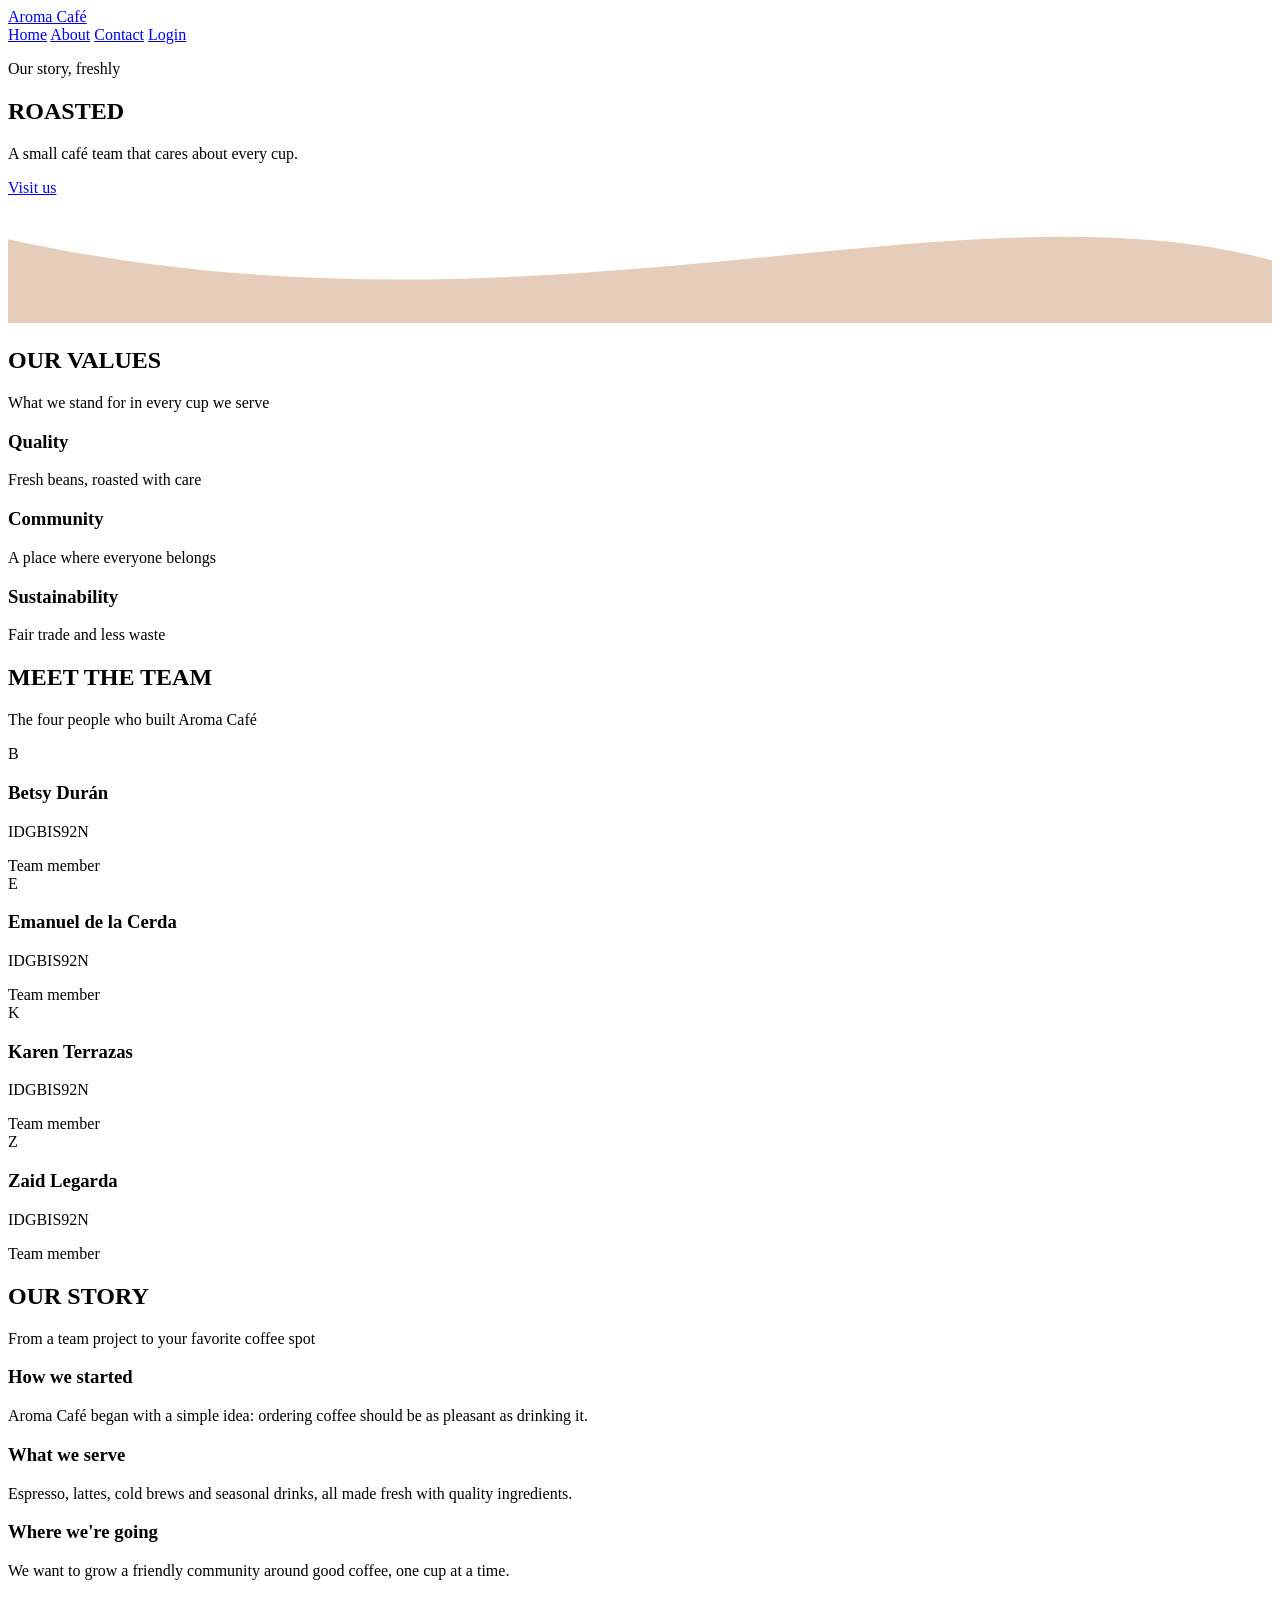
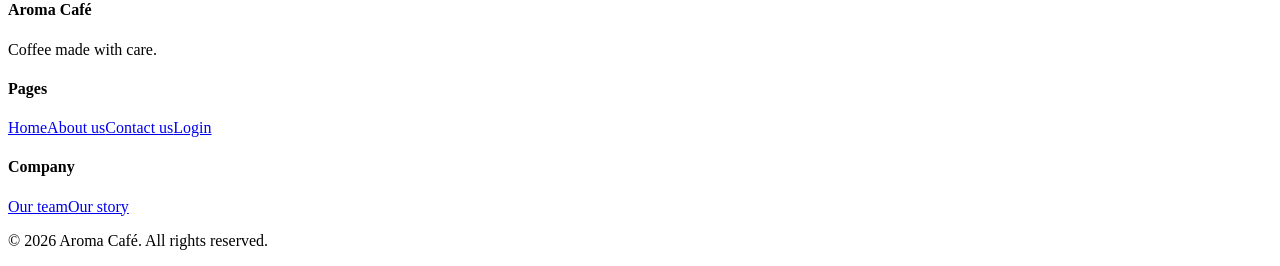
==== pages/about.html @ 39e65797 "feat(about): add about us page structure" ====
<!DOCTYPE html>
<html lang="en">
<head>
  <meta charset="UTF-8">
  <meta name="viewport" content="width=device-width, initial-scale=1">
  <title>About Us | Aroma Café</title>
  <link rel="preconnect" href="https://fonts.googleapis.com">
  <link rel="preconnect" href="https://fonts.gstatic.com" crossorigin>
  <link href="https://fonts.googleapis.com/css2?family=Poppins:wght@400;500;600;700&display=swap" rel="stylesheet">
  <!-- Page-specific CSS: avoids merge conflicts with styles.css -->
  <link rel="stylesheet" href="../css/about.css">
</head>
<body class="about-page">

  <header class="about-header">
    <a class="about-logo" href="../index.html">Aroma Café</a>
    <nav class="about-nav" aria-label="Main">
      <a href="../index.html">Home</a>
      <a href="about.html" aria-current="page">About</a>
      <a href="contact.html">Contact</a>
      <a href="login.html">Login</a>
    </nav>
  </header>

  <section class="about-hero">
    <div class="hero-inner">
      <div class="hero-text">
        <p class="hero-light">Our story, freshly</p>
        <h1>ROASTED</h1>
        <p class="hero-sub">A small café team that cares about every cup.</p>
        <a class="pill-white" href="contact.html">Visit us</a>
      </div>
      <div class="hero-art" role="img" aria-label="Cup of coffee seen from above, surrounded by coffee beans">
        <span class="bean b1"></span><span class="bean b2"></span><span class="bean b3"></span>
        <span class="bean b4"></span><span class="bean b5"></span><span class="bean b6"></span>
        <div class="saucer"><div class="cup"><div class="coffee"></div></div></div>
      </div>
    </div>
    <svg class="wave wave-bottom" viewBox="0 0 1200 120" preserveAspectRatio="none" aria-hidden="true">
      <path d="M0,120 H1200 V60 C900,-20 500,150 0,40 Z" fill="#e6cdb9"/>
    </svg>
  </section>

  <main>
    <section class="about-section" aria-labelledby="values-title">
      <h2 id="values-title">OUR VALUES</h2>
      <p class="section-sub">What we stand for in every cup we serve</p>
      <div class="tiles">
        <article class="tile tile-1"><h3>Quality</h3><span>Fresh beans, roasted with care</span></article>
        <article class="tile tile-2"><h3>Community</h3><span>A place where everyone belongs</span></article>
        <article class="tile tile-3"><h3>Sustainability</h3><span>Fair trade and less waste</span></article>
      </div>
    </section>

    <section class="about-section" aria-labelledby="team-title">
      <h2 id="team-title">MEET THE TEAM</h2>
      <p class="section-sub">The four people who built Aroma Café</p>
      <div class="team">
        <!-- Replace names and roles with your real team -->
        <article class="member"><div class="avatar">B</div><h3>Betsy Durán</h3><p>IDGBIS92N</p><span class="pill-dark">Team member</span></article>
        <article class="member"><div class="avatar">E</div><h3>Emanuel de la Cerda</h3><p>IDGBIS92N</p><span class="pill-dark">Team member</span></article>
        <article class="member"><div class="avatar">K</div><h3>Karen Terrazas</h3><p>IDGBIS92N</p><span class="pill-dark">Team member</span></article>
        <article class="member"><div class="avatar">Z</div><h3>Zaid Legarda</h3><p>IDGBIS92N</p><span class="pill-dark">Team member</span></article>
      </div>
    </section>

    <section class="about-section" aria-labelledby="story-title">
      <h2 id="story-title">OUR STORY</h2>
      <p class="section-sub">From a team project to your favorite coffee spot</p>
      <div class="stories">
        <article class="story"><h3>How we started</h3><p>Aroma Café began with a simple idea: ordering coffee should be as pleasant as drinking it.</p></article>
        <article class="story"><h3>What we serve</h3><p>Espresso, lattes, cold brews and seasonal drinks, all made fresh with quality ingredients.</p></article>
        <article class="story"><h3>Where we're going</h3><p>We want to grow a friendly community around good coffee, one cup at a time.</p></article>
      </div>
    </section>
  </main>

  <footer class="about-footer">
    <div class="footer-grid">
      <div><h4>Aroma Café</h4><p>Coffee made with care.</p></div>
      <div><h4>Pages</h4><a href="../index.html">Home</a><a href="about.html">About us</a><a href="contact.html">Contact us</a><a href="login.html">Login</a></div>
      <div><h4>Company</h4><a href="about.html">Our team</a><a href="about.html">Our story</a></div>
    </div>
    <p class="footer-bar">© 2026 Aroma Café. All rights reserved.</p>
  </footer>

</body>
</html>
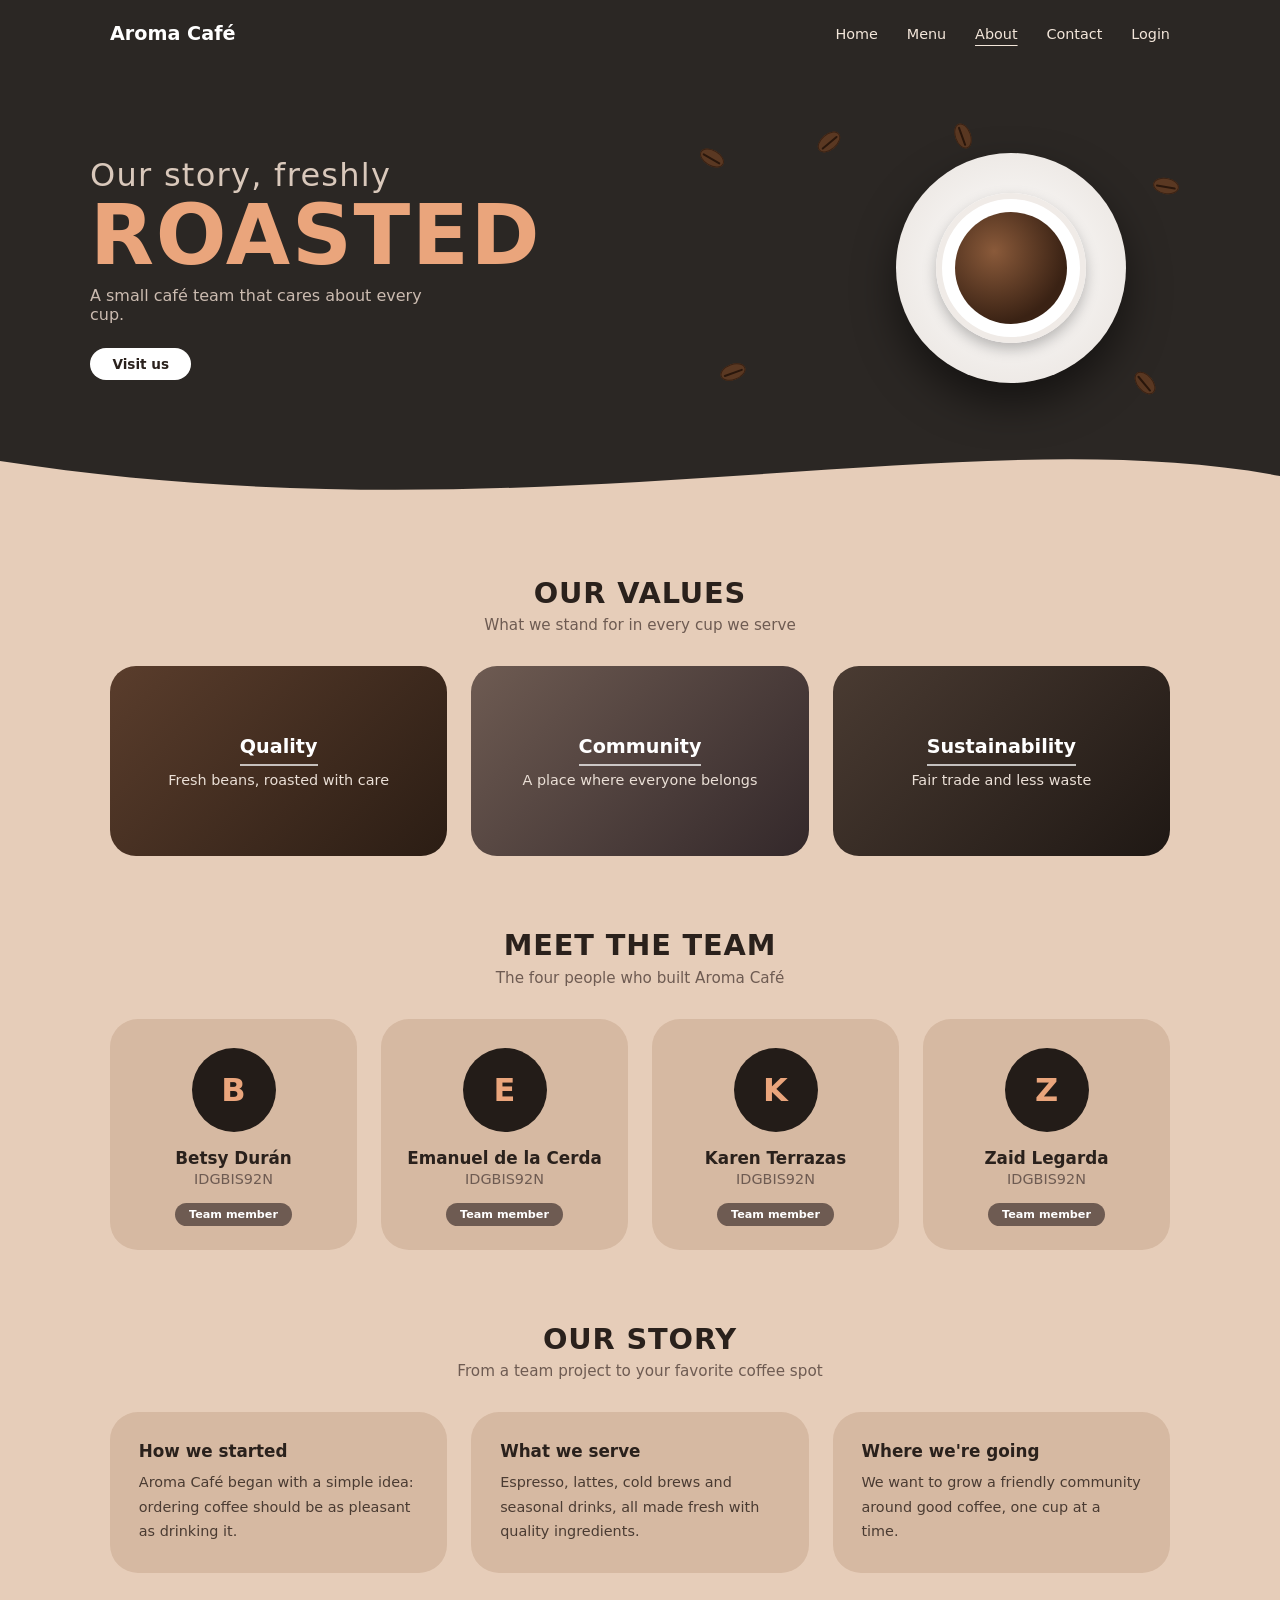
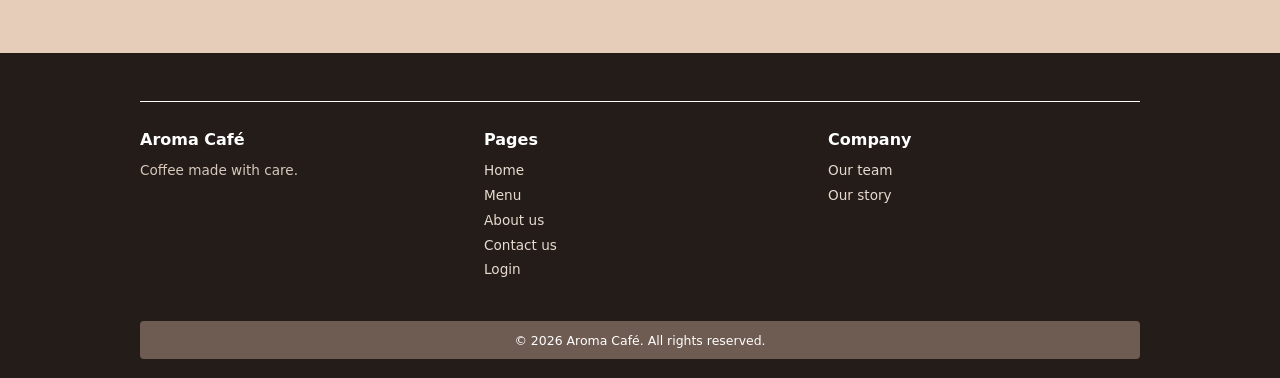
==== commit 5b5a5892: "fix: complete navigation and style homepage" ====
--- a/pages/about.html
+++ b/pages/about.html
@@ -16,6 +16,7 @@
     <a class="about-logo" href="../index.html">Aroma Café</a>
     <nav class="about-nav" aria-label="Main">
       <a href="../index.html">Home</a>
+      <a href="menu.html">Menu</a>
       <a href="about.html" aria-current="page">About</a>
       <a href="contact.html">Contact</a>
       <a href="login.html">Login</a>
@@ -78,8 +79,8 @@
   <footer class="about-footer">
     <div class="footer-grid">
       <div><h4>Aroma Café</h4><p>Coffee made with care.</p></div>
-      <div><h4>Pages</h4><a href="../index.html">Home</a><a href="about.html">About us</a><a href="contact.html">Contact us</a><a href="login.html">Login</a></div>
-      <div><h4>Company</h4><a href="about.html">Our team</a><a href="about.html">Our story</a></div>
+      <div><h4>Pages</h4><a href="../index.html">Home</a><a href="menu.html">Menu</a><a href="about.html">About us</a><a href="contact.html">Contact us</a><a href="login.html">Login</a></div>
+      <div><h4>Company</h4><a href="#team-title">Our team</a><a href="#story-title">Our story</a></div>
     </div>
     <p class="footer-bar">© 2026 Aroma Café. All rights reserved.</p>
   </footer>
--- a/css/about.css
+++ b/css/about.css
@@ -0,0 +1,88 @@
+/* about.css - styles only for pages/about.html */
+.about-page {
+  --sand: #e6cdb9;
+  --card: #d6b9a2;
+  --peach: #eaa57c;
+  --ink: #2a211c;
+  --mocha: #6e5b52;
+  --dark: #231c18;
+  margin: 0; font-family: "Poppins", system-ui, sans-serif;
+  background: var(--sand); color: var(--ink);
+}
+.about-page *, .about-page *::before, .about-page *::after { box-sizing: border-box; }
+.about-page a:focus-visible { outline: 3px solid var(--peach); outline-offset: 3px; }
+
+/* Header sits on top of the dark hero */
+.about-header {
+  position: absolute; top: 0; left: 0; right: 0; z-index: 5;
+  display: flex; justify-content: space-between; align-items: center; flex-wrap: wrap; gap: 1rem;
+  max-width: 1100px; margin: 0 auto; padding: 1.4rem 1.25rem;
+}
+.about-logo { font-weight: 700; font-size: 1.2rem; color: #fff; text-decoration: none; }
+.about-nav { display: flex; gap: 1.8rem; flex-wrap: wrap; }
+.about-nav a { color: #f3e6da; text-decoration: none; font-size: .9rem; font-weight: 500; }
+.about-nav a[aria-current="page"] { text-decoration: underline; text-underline-offset: 6px; }
+
+/* Hero */
+.about-hero { position: relative; background: #2b2724; color: #fff; overflow: hidden; padding: 8rem 1.25rem 7rem; }
+.wave { position: absolute; left: 0; width: 100%; height: 90px; display: block; }
+.wave-top { top: 0; } .wave-bottom { bottom: -1px; }
+.hero-inner { position: relative; z-index: 2; max-width: 1100px; margin: 0 auto; display: grid; grid-template-columns: 1fr 1fr; align-items: center; gap: 2rem; }
+.hero-light { margin: 0; font-size: clamp(1.3rem, 3vw, 2rem); font-weight: 400; letter-spacing: .04em; color: #d9c8bb; }
+.hero-text h1 { margin: 0 0 .6rem; font-size: clamp(3rem, 8vw, 5.2rem); line-height: 1; font-weight: 700; color: var(--peach); letter-spacing: .02em; }
+.hero-sub { margin: 0 0 1.5rem; color: #cbbbb0; max-width: 34ch; }
+.pill-white { display: inline-block; background: #fff; color: var(--ink); padding: .5rem 1.4rem; border-radius: 999px; font-weight: 600; font-size: .85rem; text-decoration: none; }
+
+/* Coffee cup from above, made with CSS */
+.hero-art { position: relative; height: 280px; }
+.saucer { position: absolute; right: 12%; top: 50%; transform: translateY(-50%); width: 230px; height: 230px; border-radius: 50%; background: radial-gradient(#fff, #e7e1dc); box-shadow: 0 20px 40px rgba(0,0,0,.5); display: grid; place-items: center; }
+.cup { width: 150px; height: 150px; border-radius: 50%; background: #fff; box-shadow: inset 0 0 0 6px #f0ebe7, 0 6px 14px rgba(0,0,0,.25); display: grid; place-items: center; }
+.coffee { width: 112px; height: 112px; border-radius: 50%; background: radial-gradient(circle at 35% 35%, #8a5a3a, #3a2214 70%); }
+.bean { position: absolute; width: 26px; height: 16px; border-radius: 50%; background: #5a3822; box-shadow: inset 0 0 0 1px #3a2214; }
+.bean::after { content: ""; position: absolute; left: 3px; right: 3px; top: 50%; height: 2px; background: #2a170c; border-radius: 2px; }
+.b1 { left: 8%; top: 8%; transform: rotate(30deg); } .b2 { left: 30%; top: 2%; transform: rotate(-40deg); }
+.b3 { left: 55%; top: 0; transform: rotate(70deg); } .b4 { right: 2%; top: 18%; transform: rotate(10deg); }
+.b5 { left: 12%; bottom: 10%; transform: rotate(-20deg); } .b6 { right: 6%; bottom: 6%; transform: rotate(50deg); }
+
+/* Sections */
+.about-section { max-width: 1100px; margin: 0 auto; padding: 3.5rem 1.25rem 1rem; text-align: center; }
+.about-section h2 { margin: 0; font-size: 1.8rem; font-weight: 600; letter-spacing: .03em; }
+.section-sub { margin: .4rem 0 2rem; font-weight: 500; color: var(--mocha); font-size: .95rem; }
+
+/* Value tiles (dark, rounded like the category cards) */
+.tiles { display: grid; grid-template-columns: repeat(auto-fit, minmax(230px, 1fr)); gap: 1.5rem; }
+.tile { min-height: 190px; border-radius: 26px; padding: 1.5rem; color: #fff; display: flex; flex-direction: column; justify-content: center; align-items: center; gap: .4rem; text-align: center; }
+.tile h3 { margin: 0; font-size: 1.2rem; padding-bottom: .4rem; border-bottom: 2px solid rgba(255,255,255,.7); }
+.tile span { font-size: .9rem; color: #eadfd6; }
+.tile-1 { background: linear-gradient(135deg, #5a3d2c, #2b1d14); }
+.tile-2 { background: linear-gradient(135deg, #6e5b52, #33282a); }
+.tile-3 { background: linear-gradient(135deg, #4a3b32, #1f1814); }
+
+/* Team cards (like the milkshake cards) */
+.team { display: grid; grid-template-columns: repeat(auto-fit, minmax(210px, 1fr)); gap: 1.5rem; }
+.member { background: var(--card); border-radius: 28px; padding: 1.8rem 1rem 1.5rem; }
+.avatar { width: 84px; height: 84px; margin: 0 auto 1rem; border-radius: 50%; background: var(--dark); color: var(--peach); display: grid; place-items: center; font-size: 2rem; font-weight: 700; }
+.member h3 { margin: 0; font-size: 1.05rem; font-weight: 600; }
+.member p { margin: .2rem 0 1rem; color: var(--mocha); font-size: .9rem; }
+.pill-dark { display: inline-block; background: var(--mocha); color: #fff; font-size: .7rem; font-weight: 600; padding: .3rem .9rem; border-radius: 999px; }
+
+/* Story cards (like the blog cards) */
+.stories { display: grid; grid-template-columns: repeat(auto-fit, minmax(250px, 1fr)); gap: 1.5rem; }
+.story { background: var(--card); border-radius: 28px; padding: 1.8rem; text-align: left; }
+.story h3 { margin: 0 0 .6rem; font-size: 1.05rem; }
+.story p { margin: 0; font-size: .9rem; line-height: 1.7; color: #4a3b32; }
+
+/* Footer */
+.about-footer { background: var(--dark); color: #fff; margin-top: 4rem; padding: 3rem 1.25rem 1.2rem; }
+.footer-grid { max-width: 1000px; margin: 0 auto; display: grid; grid-template-columns: repeat(auto-fit, minmax(180px, 1fr)); gap: 2rem; border-top: 1px solid #fff; padding-top: 1.8rem; }
+.footer-grid h4 { margin: 0 0 .8rem; font-size: 1rem; }
+.footer-grid p { margin: 0; font-size: .85rem; color: #d9c8bb; }
+.footer-grid a { display: block; color: #e7dacf; text-decoration: none; font-size: .85rem; margin-bottom: .55rem; }
+.footer-bar { max-width: 1000px; margin: 2.2rem auto 0; padding: .7rem 1rem; background: var(--mocha); text-align: center; font-size: .78rem; border-radius: 4px; }
+
+@media (max-width: 760px) {
+  .hero-inner { grid-template-columns: 1fr; }
+  .hero-art { height: 250px; } .saucer { right: 50%; transform: translate(50%, -50%); }
+  .about-hero { padding-top: 9rem; }
+}
+@media (prefers-reduced-motion: reduce) { .about-page * { transition: none !important; } }
